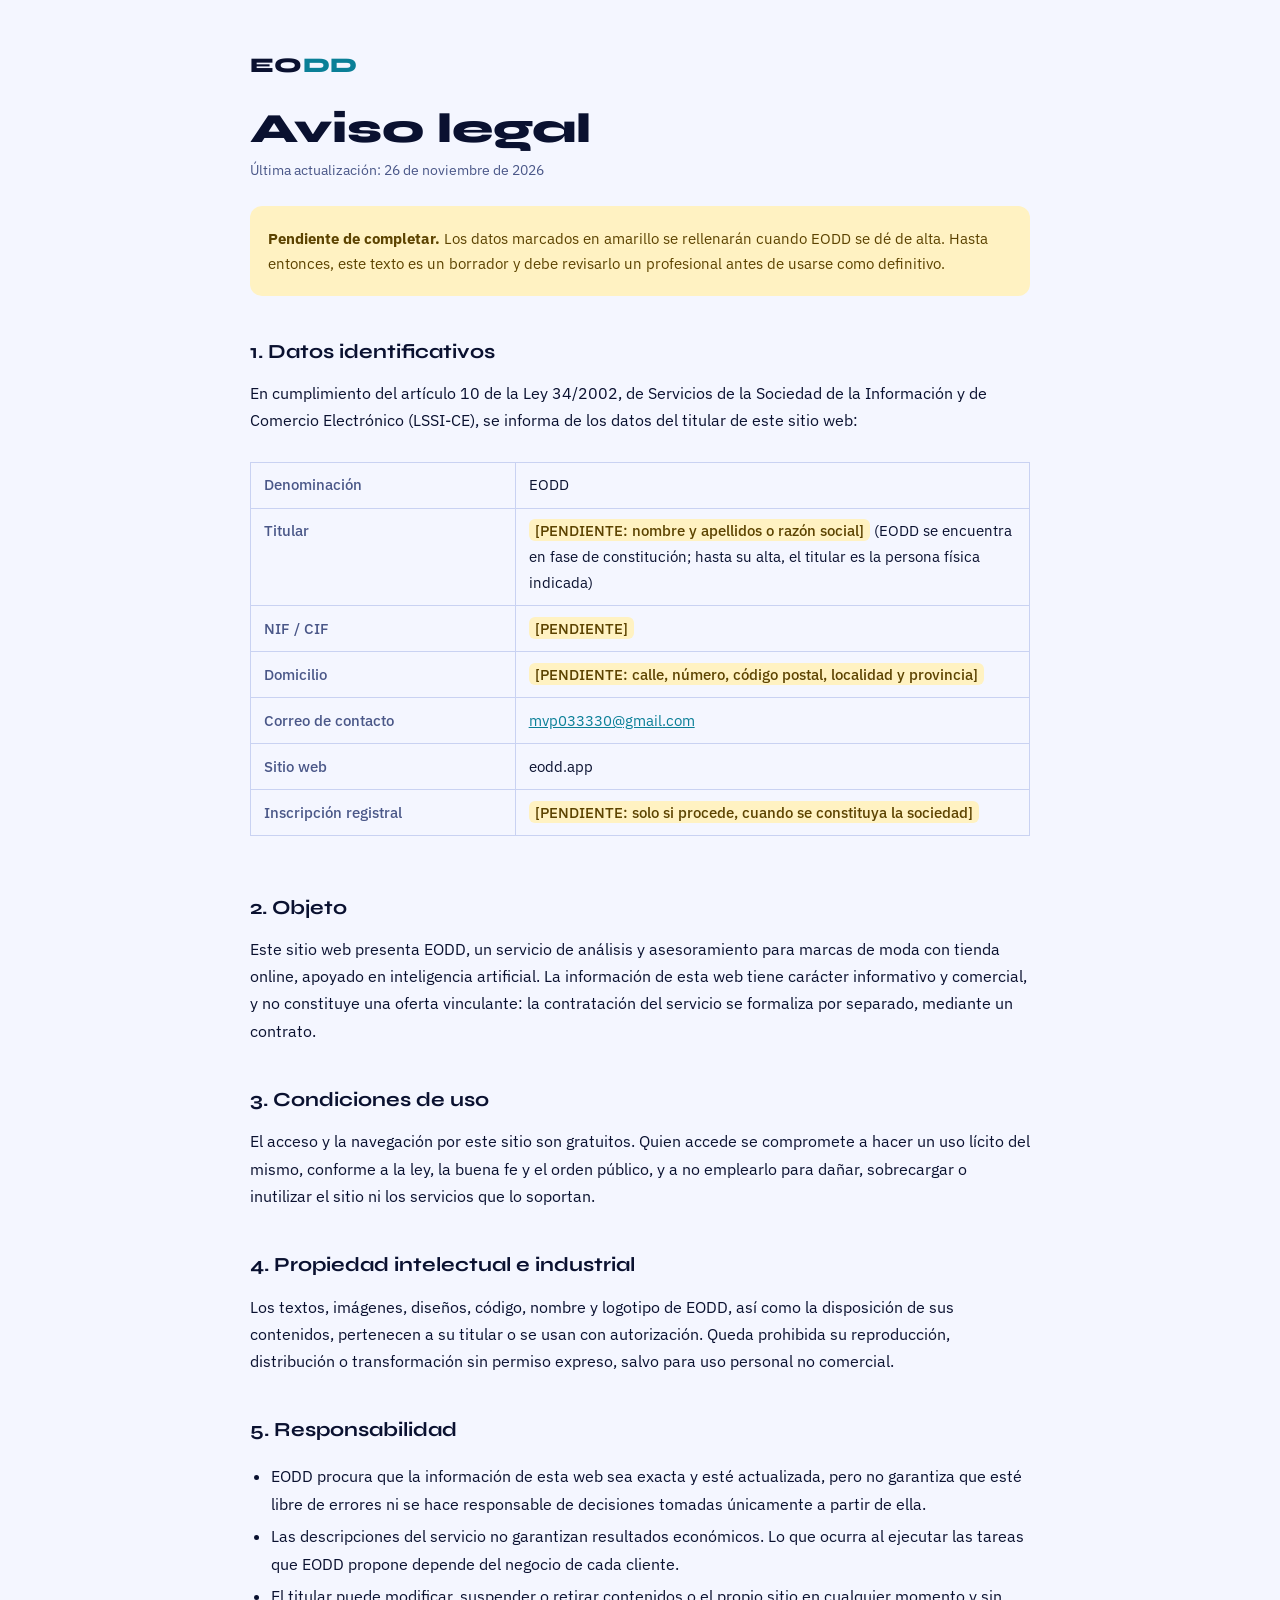
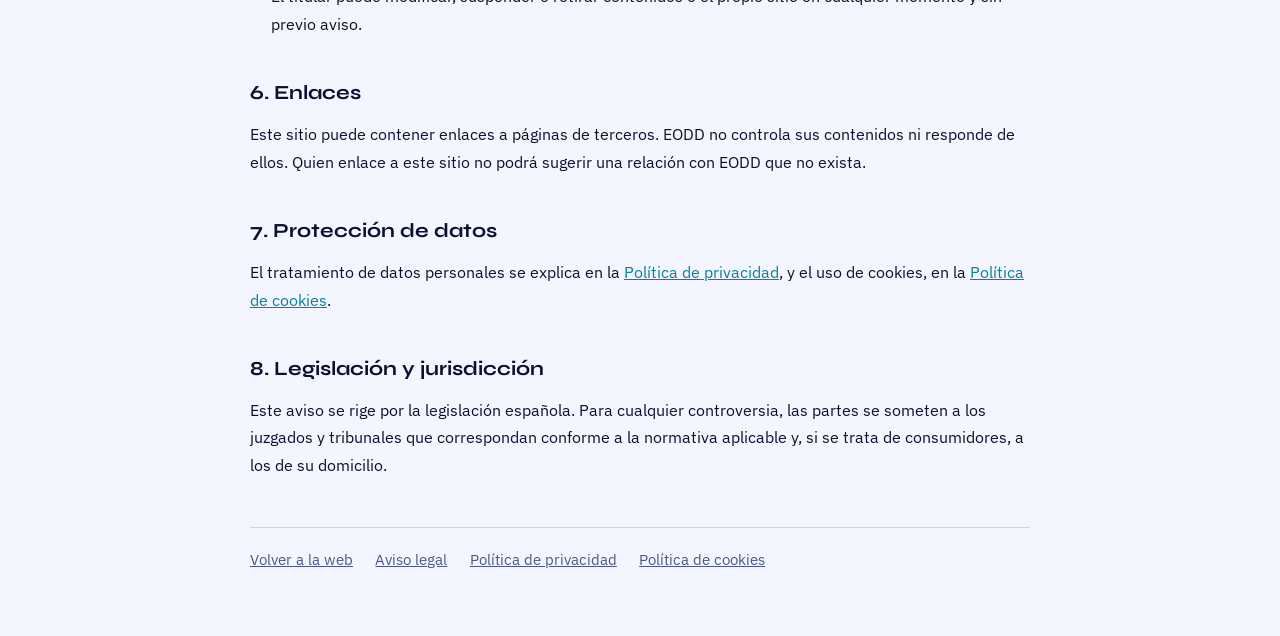
==== aviso-legal.html @ 17bf95a4 "Textos legales, fuentes alojadas en la propia web (sin cookies ni terceros) y dominio eodd.app Co-Au" ====
<!doctype html>
<html lang="es">
<head>
<meta charset="utf-8">
<meta name="viewport" content="width=device-width, initial-scale=1">
<title>Aviso legal · EODD</title>
<meta name="robots" content="index,follow">
<link rel="stylesheet" href="fuentes.css">
<link rel="stylesheet" href="legal.css">
</head>
<body>
<div class="pag">
<a class="marca" href="./">EO<span>DD</span></a>
<h1>Aviso legal</h1>
<p class="act">Última actualización: 26 de noviembre de 2026</p>

<div class="aviso"><p><b>Pendiente de completar.</b> Los datos marcados en amarillo se rellenarán cuando EODD se dé de alta. Hasta entonces, este texto es un borrador y debe revisarlo un profesional antes de usarse como definitivo.</p></div>

<h2>1. Datos identificativos</h2>
<p>En cumplimiento del artículo 10 de la Ley 34/2002, de Servicios de la Sociedad de la Información y de Comercio Electrónico (LSSI-CE), se informa de los datos del titular de este sitio web:</p>
<div class="tabla"><table>
<tr><th>Denominación</th><td>EODD</td></tr>
<tr><th>Titular</th><td><mark class="pend">[PENDIENTE: nombre y apellidos o razón social]</mark> (EODD se encuentra en fase de constitución; hasta su alta, el titular es la persona física indicada)</td></tr>
<tr><th>NIF / CIF</th><td><mark class="pend">[PENDIENTE]</mark></td></tr>
<tr><th>Domicilio</th><td><mark class="pend">[PENDIENTE: calle, número, código postal, localidad y provincia]</mark></td></tr>
<tr><th>Correo de contacto</th><td><a href="mailto:mvp033330@gmail.com">mvp033330@gmail.com</a></td></tr>
<tr><th>Sitio web</th><td>eodd.app</td></tr>
<tr><th>Inscripción registral</th><td><mark class="pend">[PENDIENTE: solo si procede, cuando se constituya la sociedad]</mark></td></tr>
</table></div>

<h2>2. Objeto</h2>
<p>Este sitio web presenta EODD, un servicio de análisis y asesoramiento para marcas de moda con tienda online, apoyado en inteligencia artificial. La información de esta web tiene carácter informativo y comercial, y no constituye una oferta vinculante: la contratación del servicio se formaliza por separado, mediante un contrato.</p>

<h2>3. Condiciones de uso</h2>
<p>El acceso y la navegación por este sitio son gratuitos. Quien accede se compromete a hacer un uso lícito del mismo, conforme a la ley, la buena fe y el orden público, y a no emplearlo para dañar, sobrecargar o inutilizar el sitio ni los servicios que lo soportan.</p>

<h2>4. Propiedad intelectual e industrial</h2>
<p>Los textos, imágenes, diseños, código, nombre y logotipo de EODD, así como la disposición de sus contenidos, pertenecen a su titular o se usan con autorización. Queda prohibida su reproducción, distribución o transformación sin permiso expreso, salvo para uso personal no comercial.</p>

<h2>5. Responsabilidad</h2>
<ul>
<li>EODD procura que la información de esta web sea exacta y esté actualizada, pero no garantiza que esté libre de errores ni se hace responsable de decisiones tomadas únicamente a partir de ella.</li>
<li>Las descripciones del servicio no garantizan resultados económicos. Lo que ocurra al ejecutar las tareas que EODD propone depende del negocio de cada cliente.</li>
<li>El titular puede modificar, suspender o retirar contenidos o el propio sitio en cualquier momento y sin previo aviso.</li>
</ul>

<h2>6. Enlaces</h2>
<p>Este sitio puede contener enlaces a páginas de terceros. EODD no controla sus contenidos ni responde de ellos. Quien enlace a este sitio no podrá sugerir una relación con EODD que no exista.</p>

<h2>7. Protección de datos</h2>
<p>El tratamiento de datos personales se explica en la <a href="privacidad.html">Política de privacidad</a>, y el uso de cookies, en la <a href="cookies.html">Política de cookies</a>.</p>

<h2>8. Legislación y jurisdicción</h2>
<p>Este aviso se rige por la legislación española. Para cualquier controversia, las partes se someten a los juzgados y tribunales que correspondan conforme a la normativa aplicable y, si se trata de consumidores, a los de su domicilio.</p>

<nav class="legal" aria-label="Textos legales">
<a href="./">Volver a la web</a>
<a href="aviso-legal.html">Aviso legal</a>
<a href="privacidad.html">Política de privacidad</a>
<a href="cookies.html">Política de cookies</a>
</nav>
</div>
</body>
</html>
---- fuentes.css ----
/* Fuentes alojadas en esta misma web: no se carga nada de servidores de terceros. */
@font-face{font-family:'Syne';font-style:normal;font-weight:400 800;font-display:swap;src:url(fuentes/Syne.woff2) format('woff2');unicode-range:U+0000-00FF,U+0131,U+0152-0153,U+02BB-02BC,U+02C6,U+02DA,U+02DC,U+0304,U+0308,U+0329,U+2000-206F,U+20AC,U+2122,U+2191,U+2193,U+2212,U+2215,U+FEFF,U+FFFD}
@font-face{font-family:'IBM Plex Sans';font-style:normal;font-weight:100 700;font-display:swap;src:url(fuentes/IBMPlexSans.woff2) format('woff2');unicode-range:U+0000-00FF,U+0131,U+0152-0153,U+02BB-02BC,U+02C6,U+02DA,U+02DC,U+0304,U+0308,U+0329,U+2000-206F,U+20AC,U+2122,U+2191,U+2193,U+2212,U+2215,U+FEFF,U+FFFD}
@font-face{font-family:'IBM Plex Mono';font-style:normal;font-weight:400;font-display:swap;src:url(fuentes/IBMPlexMono-400.woff2) format('woff2');unicode-range:U+0000-00FF,U+0131,U+0152-0153,U+02BB-02BC,U+02C6,U+02DA,U+02DC,U+0304,U+0308,U+0329,U+2000-206F,U+20AC,U+2122,U+2191,U+2193,U+2212,U+2215,U+FEFF,U+FFFD}
@font-face{font-family:'IBM Plex Mono';font-style:normal;font-weight:500;font-display:swap;src:url(fuentes/IBMPlexMono-500.woff2) format('woff2');unicode-range:U+0000-00FF,U+0131,U+0152-0153,U+02BB-02BC,U+02C6,U+02DA,U+02DC,U+0304,U+0308,U+0329,U+2000-206F,U+20AC,U+2122,U+2191,U+2193,U+2212,U+2215,U+FEFF,U+FFFD}
---- legal.css ----
:root{--bg:#070b1f;--surface:#0d1531;--line:#243061;--fg:#e9edff;--muted:#9ba7d8;--cyan:#35d6f0;--warn-bg:#3a2f08;--warn-fg:#ffe08a;color-scheme:dark}
@media (prefers-color-scheme:light){:root:not([data-theme="dark"]){--bg:#f4f6ff;--surface:#fff;--line:#c9d2f2;--fg:#0a1130;--muted:#4a5788;--cyan:#0a7f97;--warn-bg:#fff2c2;--warn-fg:#5c4300;color-scheme:light}}
*{box-sizing:border-box}
body{margin:0;background:var(--bg);color:var(--fg);font-family:"IBM Plex Sans",system-ui,-apple-system,"Segoe UI",sans-serif;font-size:16px;line-height:1.7;padding:0 max(16px,env(safe-area-inset-left,0px))}
.pag{max-width:780px;margin:0 auto;padding-block:clamp(1.5rem,5vw,3rem) 4rem}
a{color:var(--cyan)}
.volver{display:inline-block;margin-bottom:2rem;text-decoration:none;font-size:.95rem}
.marca{font-family:"Syne","Trebuchet MS",system-ui,sans-serif;font-weight:800;font-size:1.3rem;text-decoration:none;color:var(--fg);letter-spacing:.02em}
.marca span{color:var(--cyan)}
h1{font-family:"Syne","Trebuchet MS",system-ui,sans-serif;font-weight:800;font-size:clamp(1.8rem,5vw,2.6rem);line-height:1.1;margin:1.4rem 0 .4rem;text-wrap:balance}
h2{font-family:"Syne","Trebuchet MS",system-ui,sans-serif;font-weight:700;font-size:1.25rem;margin:2.4rem 0 .6rem}
p,li{color:var(--fg)}
p{margin:.7rem 0}
ul{padding-left:1.3rem}
li{margin:.35rem 0}
.act{color:var(--muted);font-size:.9rem;margin:0 0 1.5rem}
.aviso{background:var(--warn-bg);color:var(--warn-fg);border-radius:12px;padding:.9rem 1.1rem;font-size:.95rem;margin:1.2rem 0}
.aviso p{color:inherit;margin:.3rem 0}
mark.pend{background:var(--warn-bg);color:var(--warn-fg);padding:.05em .4em;border-radius:6px;font-weight:500}
table{border-collapse:collapse;width:100%;margin:1rem 0;font-size:.95rem}
td,th{border:1px solid var(--line);padding:.6rem .8rem;text-align:left;vertical-align:top}
th{width:34%;color:var(--muted);font-weight:500}
.tabla{overflow-x:auto}
nav.legal{margin-top:3rem;padding-top:1.2rem;border-top:1px solid var(--line);display:flex;gap:1.4rem;flex-wrap:wrap;font-size:.92rem}
nav.legal a{color:var(--muted)}
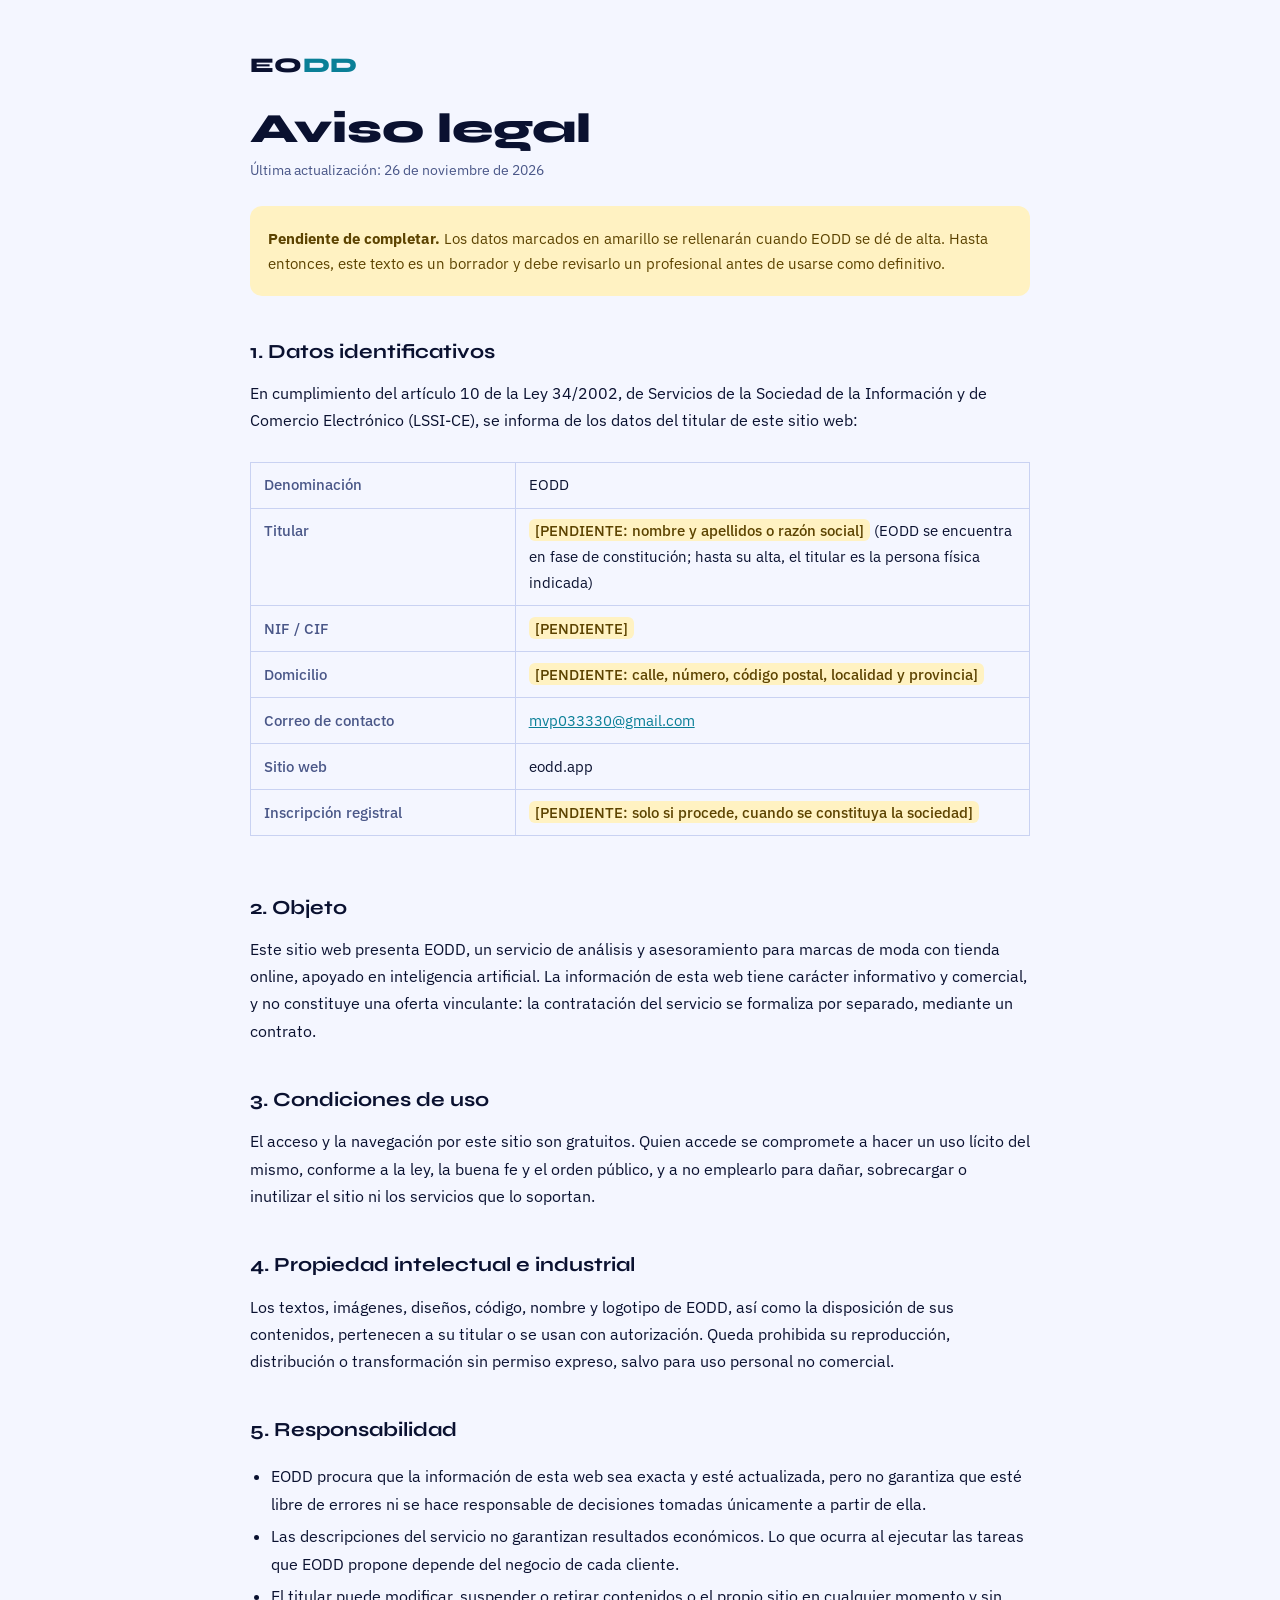
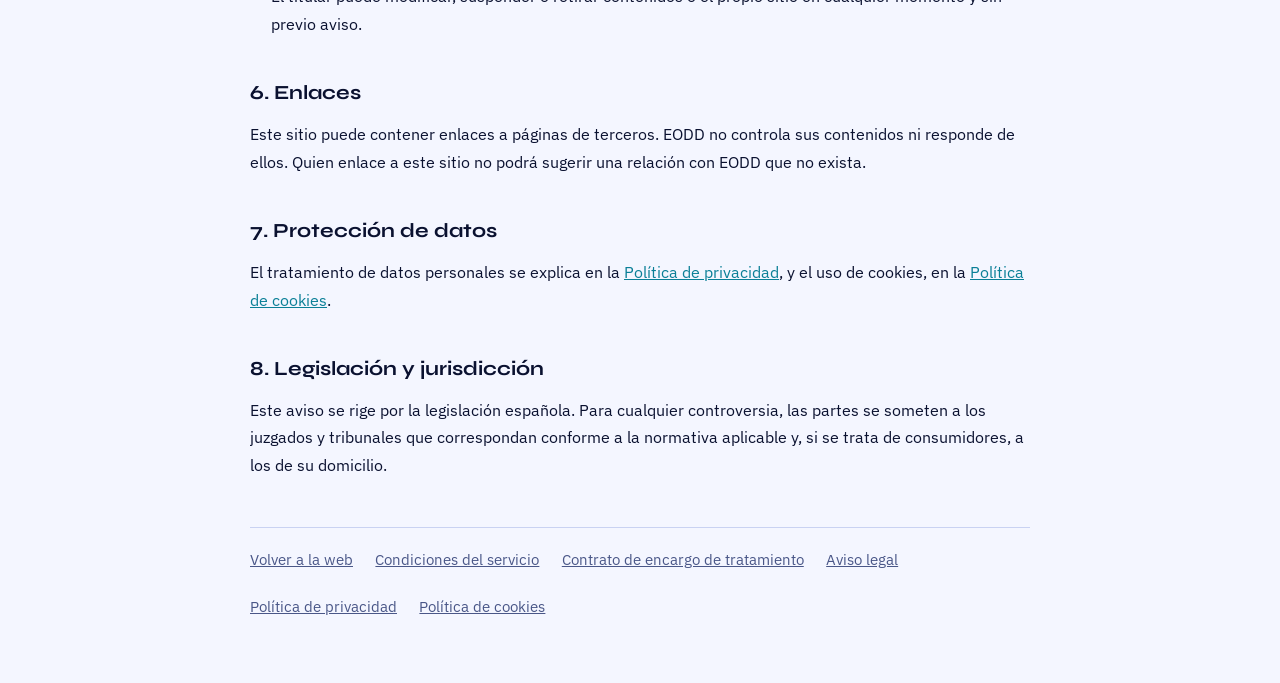
==== commit bee8dacc: "Condiciones del servicio y contrato de encargo de tratamiento en la web; enlaces en el pie y los pla" ====
--- a/aviso-legal.html
+++ b/aviso-legal.html
@@ -55,6 +55,8 @@
 
 <nav class="legal" aria-label="Textos legales">
 <a href="./">Volver a la web</a>
+<a href="condiciones.html">Condiciones del servicio</a>
+<a href="encargo-tratamiento.html">Contrato de encargo de tratamiento</a>
 <a href="aviso-legal.html">Aviso legal</a>
 <a href="privacidad.html">Política de privacidad</a>
 <a href="cookies.html">Política de cookies</a>
